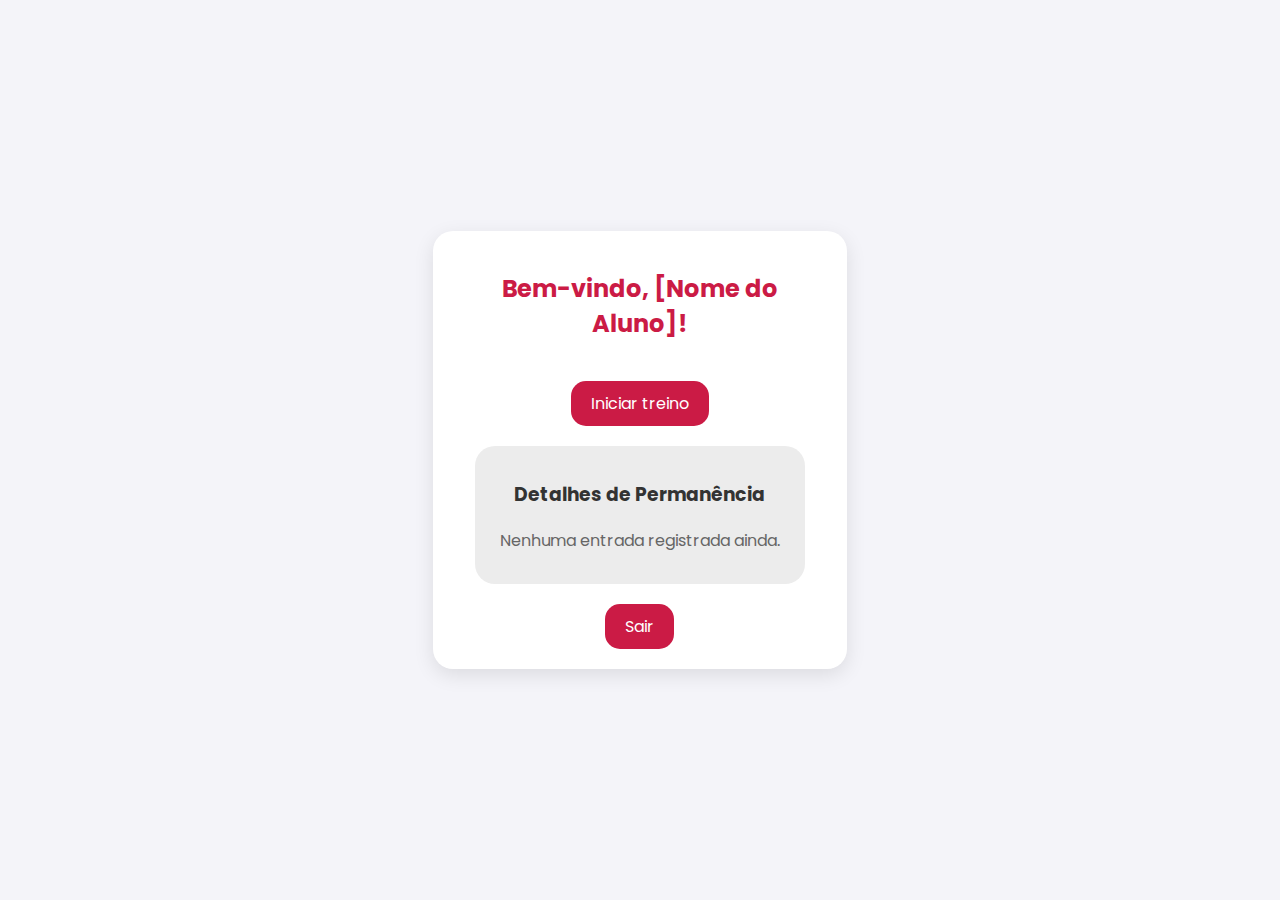
==== Aluno_Pagina/aluno.html @ 9425fbba "Initial commit" ====
<!DOCTYPE html>
<html lang="pt">
<head>
    <meta charset="UTF-8">
    <meta name="viewport" content="width=device-width, initial-scale=1.0">
    <title>Página do Aluno</title>
    <link rel="stylesheet" href="aluno.css">
    <link rel="stylesheet" href="styles.css">   

</head>
<body>
    <div class="container">
        <h1 id="saudacao">Bem-vindo, [Nome do Aluno]!</h1>
        <div id="countdownContainer" class="countdown-container">
            <div class="countdown-label">Iniciando treino em...</div>
            <div id="countdown" class="countdown">3</div>            
        </div>
        <button id="registrarEntrada" class="button">Iniciar treino</button>
        <button id="registrarSaida" class="button" style="display: none;">Encerrar treino</button>
        <div class="details">
            <h3>Detalhes de Permanência</h3>
            <p id="mensagemPermanencia">Nenhuma entrada registrada ainda.</p>
        </div>
        <button id="sair" class="button" type="button" onclick="window.location.href = '../Home_Pagina/Home.html';">Sair</button>
    </div>
    <script src="script.js"></script>
</body>
</html>
---- Aluno_Pagina/aluno.css ----
@import url("https://fonts.googleapis.com/css2?family=Poppins:wght@300;400;500&display=swap");

body, html {
    height: 100%;
    margin: 0;
    font-family: 'Poppins', sans-serif;
    background-color: #f4f4f9;
    color: #333;
    display: flex;
    align-items: center;
    justify-content: center;
}

.container {
    width: 90%;
    max-width: 600px;
    background: #ffffff;
    border-radius: 20px;
    box-shadow: 0 6px 20px rgba(0, 0, 0, 0.1);
    padding: 20px;
    display: flex;
    flex-direction: column;
    align-items: center;
    gap: 20px;
}

.header {
    text-align: center;
}
.container h1{

    text-align: center;

}
.button {
    background-color: #cb1b45;
    color: white;
    border: none;
    border-radius: 15px;
    padding: 10px 20px;
    font-size: 16px;
    cursor: pointer;
    transition: background-color 0.3s;
    font-family: 'Poppins', sans-serif;
}

.button:hover {
    background-color: #a31437;
}

.details {
    width: 80%;
    text-align: center;
    padding: 15px;
    border-radius: 20px;
    background: #ececec;
}

#saudacao {
    font-size: 24px;
    color: #cb1b45;
    margin: 20px 0;
}

#mensagemPermanencia {
    font-size: 16px;
    color: #666;
}

.countdown-container {
    display: none; /* Inicialmente escondido */
    flex-direction: column;
    align-items: center;
    justify-content: center;
}

.countdown {
    width: 100px;
    height: 100px;
    border-radius: 50%;
    background: #cb1b45; /* Cor Pantone 2023 */
    color: white;
    display: flex;
    align-items: center;
    justify-content: center;
    font-size: 2em;
    margin: 20px 0;
}

.countdown-label {
    color: #333;
    font-size: 1em;
}
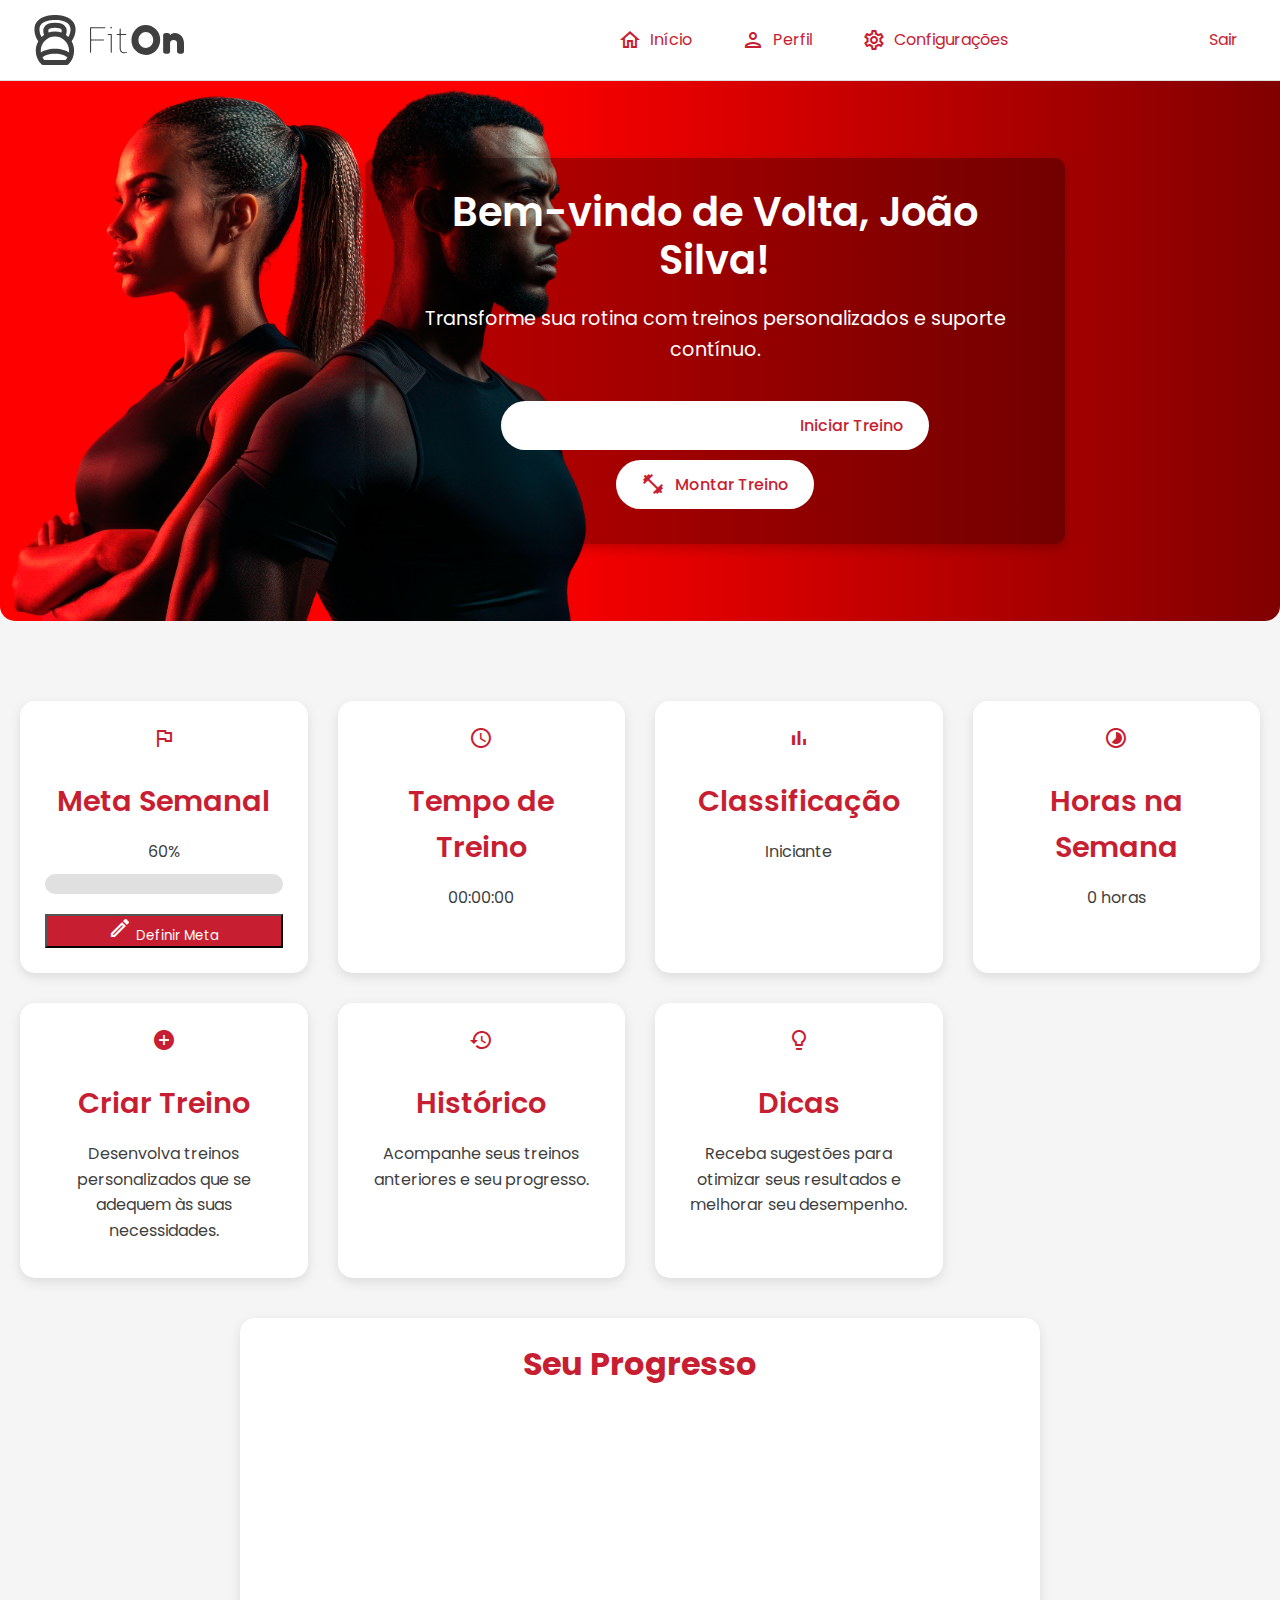
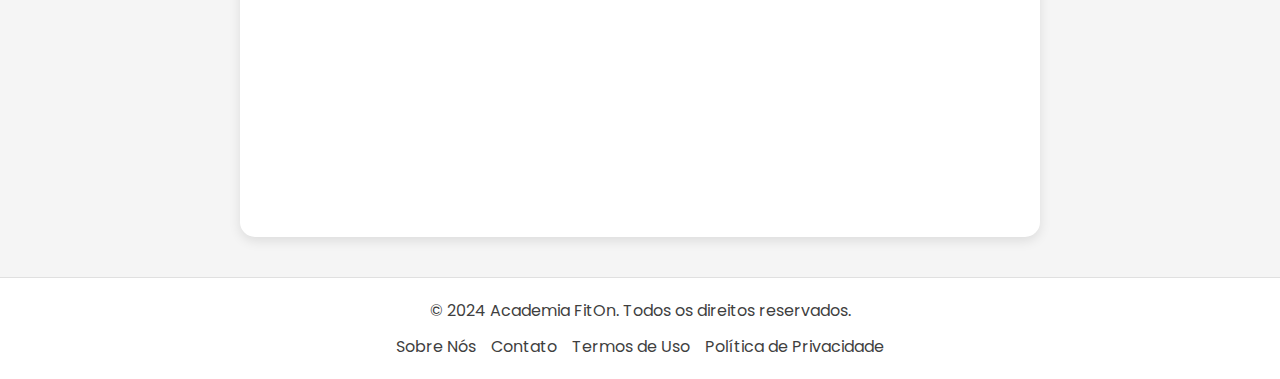
==== commit 4c6da9ee: "upp" ====
--- a/Aluno_Pagina/aluno.html
+++ b/Aluno_Pagina/aluno.html
@@ -1,28 +1,323 @@
 <!DOCTYPE html>
-<html lang="pt">
+<html lang="pt-BR">
 <head>
+    <!-- Meta tags essenciais -->
     <meta charset="UTF-8">
     <meta name="viewport" content="width=device-width, initial-scale=1.0">
-    <title>Página do Aluno</title>
+    <title>Academia FitOn - Dashboard</title>
+    <!-- Material Icons -->
+    <link href="https://fonts.googleapis.com/icon?family=Material+Icons+Outlined" rel="stylesheet">
+    <!-- Animate.css para animações -->
+    <link rel="stylesheet" href="https://cdnjs.cloudflare.com/ajax/libs/animate.css/4.1.1/animate.min.css"/>
+    <!-- CSS Personalizado -->
     <link rel="stylesheet" href="aluno.css">
-    <link rel="stylesheet" href="styles.css">   
-
 </head>
 <body>
-    <div class="container">
-        <h1 id="saudacao">Bem-vindo, [Nome do Aluno]!</h1>
-        <div id="countdownContainer" class="countdown-container">
-            <div class="countdown-label">Iniciando treino em...</div>
-            <div id="countdown" class="countdown">3</div>            
-        </div>
-        <button id="registrarEntrada" class="button">Iniciar treino</button>
-        <button id="registrarSaida" class="button" style="display: none;">Encerrar treino</button>
-        <div class="details">
-            <h3>Detalhes de Permanência</h3>
-            <p id="mensagemPermanencia">Nenhuma entrada registrada ainda.</p>
-        </div>
-        <button id="sair" class="button" type="button" onclick="window.location.href = '../Home_Pagina/Home.html';">Sair</button>
-    </div>
-    <script src="script.js"></script>
+    <!-- Navbar -->
+    <nav class="navbar">
+        <div class="logo">
+            <img src="icons/logo_escuro.svg" alt="Logo da Marca" class="logo-img">
+            <img src="icons/logo_texto_escuro.svg" alt="Texto do Logo" class="logo-text-img">
+        </div>
+        <ul class="nav-links">
+            <li><a href="#"><span class="material-icons-outlined">home</span> Início</a></li>
+            <li><a href="#" id="perfilBtn"><span class="material-icons-outlined">person</span> Perfil</a></li>
+            <li><a href="#"><span class="material-icons-outlined">settings</span> Configurações</a></li>
+            <li><a href="#" id="sair"><span class="material-icons-outlined">logout</span> Sair</a></li>
+        </ul>
+        <div class="menu-toggle"><span class="material-icons-outlined">menu</span></div>
+    </nav>
+
+    <!-- Header -->
+    <header class="header">
+        <div class="header-content">
+            <h1>Bem-vindo de Volta, <span id="nomeAluno">João Silva</span>!</h1>
+            <p>Transforme sua rotina com treinos personalizados e suporte contínuo.</p>
+            <div class="buttons-container">
+                <button class="btn-acao" id="botaoIniciarTreino"><span class="material-icons-outlined">play_circle</span> Iniciar Treino</button>
+                <button class="btn-acao" id="btnMontarTreino"><span class="material-icons-outlined">fitness_center</span> Montar Treino</button>
+            </div>
+        </div>
+    </header>
+
+    <!-- Conteúdo Principal -->
+    <main class="container">
+        <!-- Dashboard -->
+        <section class="dashboard">
+            <!-- Card de Meta Semanal -->
+            <div class="card" id="card-meta-semanal">
+                <div class="card-icon">
+                    <span class="material-icons-outlined">flag</span>
+                </div>
+                <h2>Meta Semanal</h2>
+                <p id="metaProgresso">60%</p>
+                <div class="progress-bar">
+                    <div class="progress" id="barraProgresso"></div>
+                </div>
+                <button class="btn-acao" id="definirMeta"><span class="material-icons-outlined">edit</span> Definir Meta</button>
+            </div>
+
+            <!-- Card de Tempo de Treino -->
+            <div class="card" id="card-tempo-treino">
+                <div class="card-icon">
+                    <span class="material-icons-outlined">schedule</span>
+                </div>
+                <h2>Tempo de Treino</h2>
+                <p id="tempoTreino">00:00:00</p>
+            </div>
+
+            <!-- Card de Classificação -->
+            <div class="card" id="card-classificacao">
+                <div class="card-icon">
+                    <span class="material-icons-outlined">bar_chart</span>
+                </div>
+                <h2>Classificação</h2>
+                <p id="classificacaoAluno">Iniciante</p>
+            </div>
+
+            <!-- Card de Horas Treinadas na Semana -->
+            <div class="card" id="card-horas-semana">
+                <div class="card-icon">
+                    <span class="material-icons-outlined">timelapse</span>
+                </div>
+                <h2>Horas na Semana</h2>
+                <div class="message" id="UserHours"></div>
+            </div>
+
+            <!-- Outros Cards -->
+            <div class="card" id="card-criar-treino">
+                <div class="card-icon">
+                    <span class="material-icons-outlined">add_circle</span>
+                </div>
+                <h2>Criar Treino</h2>
+                <p>Desenvolva treinos personalizados que se adequem às suas necessidades.</p>
+            </div>
+
+            <div class="card" id="card-historico-treinos">
+                <div class="card-icon">
+                    <span class="material-icons-outlined">history</span>
+                </div>
+                <h2>Histórico</h2>
+                <p>Acompanhe seus treinos anteriores e seu progresso.</p>
+            </div>
+
+            <div class="card" id="card-dicas-treino">
+                <div class="card-icon">
+                    <span class="material-icons-outlined">lightbulb</span>
+                </div>
+                <h2>Dicas</h2>
+                <p>Receba sugestões para otimizar seus resultados e melhorar seu desempenho.</p>
+            </div>
+        </section>
+
+        <!-- Gráfico de Progresso -->
+        <section class="chart-container">
+            <h2>Seu Progresso</h2>
+            <canvas id="graficoProgresso"></canvas>
+        </section>
+
+        <!-- Notificações -->
+        <div id="notificacao" class="notificacao"></div>
+    </main>
+    
+    <!-- Modais -->
+
+    <!-- Modal de Definição de Meta -->
+    <div id="modalMeta" class="modal">
+        <div class="modal-content animate__animated animate__fadeInDown">
+            <span id="fecharModalMeta" class="close">&times;</span>
+            <h2>Definir Meta Semanal</h2>
+            <div class="slider-container">
+                <!-- Slider personalizado -->
+                <input type="range" id="inputMeta" min="1" max="10" value="UserGoal" step="1">
+                <div class="slider-value">
+                    Sua meta: <span id="valorMeta"></span>
+                    <div class="message" id="UserGoal"></div>
+                </div>
+            </div>
+            <button id="salvarMeta" class="btn-acao"><i class="fas fa-save"></i> Salvar</button>
+        </div>
+    </div>
+
+    <!-- Modal de Perfil -->
+    <div id="modalPerfil" class="modal">
+        <div class="modal-content animate__animated animate__fadeInDown">
+            <span id="fecharModalPerfil" class="close">&times;</span>
+            <h2>Meu Perfil</h2>
+            <div class="perfil-container">
+                <div class="foto-perfil">
+                    <img id="imgPerfil" src="https://via.placeholder.com/150" alt="Foto de Perfil">
+                    <label for="uploadFoto" class="upload-label" title="Alterar Foto">
+                        <i class="fas fa-camera"></i>
+                    </label>
+                    <input type="file" id="uploadFoto" accept="image/*" style="display: none;">
+                </div>
+                <div class="dados-perfil">
+                    <label for="perfilNome">Nome:</label>
+                    <input type="text" id="perfilNome" value="João Silva">
+                    <label for="perfilEmail">Email:</label>
+                    <input type="email" id="perfilEmail" value="joao@example.com">
+                    <button id="salvarPerfil" class="btn-acao"><i class="fas fa-save"></i> Salvar</button>
+                </div>
+            </div>
+        </div>
+    </div>
+
+    <!-- Modal de Montagem de Treino -->
+    <div id="modalTreino" class="modal" aria-hidden="true" role="dialog" aria-labelledby="modalTreinoTitulo">
+        <div class="modal-content animate__animated animate__fadeInDown">
+            <button id="fecharModalTreino" class="close" aria-label="Fechar Modal">&times;</button>
+            <h2 id="modalTreinoTitulo">Montar Treino</h2>
+            <div class="nome-treino-container">
+                <label for="nomeTreino">Nome do Treino:</label>
+                <input type="text" id="nomeTreino" placeholder="Ex: Treino A, Treino Hipertrofia" aria-required="true">
+            </div>
+            <div class="treino-container">
+                <div class="lista-exercicios">
+                    <h3>Exercícios Disponíveis</h3>
+                    <ul id="exerciciosDisponiveis" aria-label="Exercícios Disponíveis">
+                        <!-- Lista de exercícios será preenchida pelo JavaScript -->
+                    </ul>
+                </div>
+                <div class="treino-personalizado">
+                    <h3>Meu Treino</h3>
+                    <ul id="meuTreino" aria-label="Meu Treino">
+                        <!-- Exercícios adicionados pelo usuário -->
+                    </ul>
+                </div>
+            </div>
+            <button id="salvarTreino" class="btn-acao"><i class="fas fa-save"></i> Salvar Treino</button>
+        </div>
+    </div>
+
+    <!-- Modal de Meus Treinos -->
+    <div id="modalMeusTreinos" class="modal">
+        <div class="modal-content animate__animated animate__fadeInDown">
+            <span id="fecharModalMeusTreinos" class="close">&times;</span>
+            <h2>Meus Treinos</h2>
+            <div id="listaMeusTreinos">
+                <!-- Lista de treinos montados será preenchida pelo JavaScript -->
+            </div>
+        </div>
+    </div>
+
+    <!-- Modal de Histórico de Treinos -->
+    <div id="modalHistoricoTreinos" class="modal">
+        <div class="modal-content animate__animated animate__fadeInDown">
+            <span id="fecharModalHistoricoTreinos" class="close">&times;</span>
+            <h2>Histórico de Treinos</h2>
+            <div id="listaHistoricoTreinos">
+                <!-- Lista de históricos de treinos será preenchida pelo JavaScript -->
+            </div>
+        </div>
+    </div>
+
+    <!-- Modal de Dicas de Treino -->
+    <div id="modalDicasTreino" class="modal">
+        <div class="modal-content animate__animated animate__fadeInDown">
+            <span id="fecharModalDicasTreino" class="close">&times;</span>
+            <h2>Dicas de Treino</h2>
+            <div id="conteudoDicasTreino">
+                <!-- Conteúdo das dicas de treino será preenchido pelo JavaScript -->
+            </div>
+        </div>
+    </div>
+
+    <!-- Modal de Escolha de Treino -->
+    <div id="modalEscolherTreino" class="modal">
+        <div class="modal-content animate__animated animate__fadeInDown">
+            <span id="fecharModalEscolherTreino" class="close">&times;</span>
+            <h2>Escolha um Treino</h2>
+            <div id="listaTreinosParaEscolher">
+                <!-- Lista de treinos disponíveis para escolher será preenchida pelo JavaScript -->
+            </div>
+        </div>
+    </div>
+
+    <!-- Modal de Confirmação de Início de Treino -->
+    <div id="modalConfirmarInicio" class="modal">
+        <div class="modal-content animate__animated animate__fadeInDown">
+            <span id="fecharModalConfirmarInicio" class="close">&times;</span>
+            <h2>Confirmar Início</h2>
+            <p id="mensagemConfirmacao">Você está prestes a iniciar o treino "<span id="nomeTreinoConfirmacao"></span>". Deseja continuar?</p>
+            <div class="acoes-confirmacao">
+                <button id="confirmarInicio" class="btn-acao"><i class="fas fa-check-circle"></i> Confirmar</button>
+                <button id="cancelarInicio" class="btn-acao"><i class="fas fa-times-circle"></i> Cancelar</button>
+            </div>
+        </div>
+    </div>
+
+    <!-- Modal de Contagem Regressiva -->
+    <div id="modalCountdown" class="modal">
+        <div class="modal-content animate__animated animate__fadeInDown">
+            <h2>Treino Iniciando em:</h2>
+            <div id="contadorCountdown" class="countdown">
+                <div class="countdown-circle">
+                    <span id="countdownNumber">5</span>
+                </div>
+            </div>
+        </div>
+    </div>
+
+    <!-- Modal de Exercícios em Andamento -->
+    <div id="modalExercicios" class="modal">
+        <div class="modal-content animate__animated animate__fadeInDown">
+            <span id="fecharModalExercicios" class="close">&times;</span>
+            <h2>Treino: <span id="nomeTreinoAtual"></span></h2>
+            <div class="barra-progresso-exercicios">
+                <div class="progress-bar-exercicios">
+                    <div class="progress-exercicios" id="barraProgressoExercicios"></div>
+                </div>
+                <p id="percentualProgressoExercicios">0% Concluído</p>
+            </div>
+            <ul id="listaExerciciosTreino">
+                <!-- Exercícios para concluir serão preenchidos pelo JavaScript -->
+            </ul>
+            <!-- Contador de Tempo no Modal de Exercícios -->
+            <div id="contadorCountdown" class="contador">
+                00:00:00
+            </div>
+        </div>
+    </div>
+
+    <!-- Modal de Entrada na Academia -->
+    <div id="modalEntrada" class="modal">
+        <div class="modal-content animate__animated animate__fadeInDown">
+            <span id="fecharModalEntrada" class="close">&times;</span>
+            <h2>Registrar Entrada</h2>
+            <label for="entradaID">Digite seu ID:</label>
+            <input type="text" id="entradaID">
+            <button id="confirmarEntrada" class="btn-acao"><i class="fas fa-check-circle"></i> Confirmar Entrada</button>
+        </div>
+    </div>
+
+    <!-- Modal de Saída da Academia -->
+    <div id="modalSaida" class="modal">
+        <div class="modal-content animate__animated animate__fadeInDown">
+            <span id="fecharModalSaida" class="close">&times;</span>
+            <h2>Registrar Saída</h2>
+            <label for="saidaID">Digite seu ID:</label>
+            <input type="text" id="saidaID">
+            <button id="confirmarSaida" class="btn-acao"><i class="fas fa-check-circle"></i> Confirmar Saída</button>
+        </div>
+    </div>
+
+    <!-- Footer -->
+    <footer class="footer">
+        <div class="container-footer">
+            <p>&copy; 2024 Academia FitOn. Todos os direitos reservados.</p>
+            <ul class="footer-links">
+                <li><a href="#">Sobre Nós</a></li>
+                <li><a href="#">Contato</a></li>
+                <li><a href="#">Termos de Uso</a></li>
+                <li><a href="#">Política de Privacidade</a></li>
+            </ul>
+        </div>
+    </footer>
+
+    <!-- Scripts -->
+    <script src="https://cdn.jsdelivr.net/npm/chart.js"></script>
+    <!-- Seu script JavaScript -->
+    <script src="aluno.js"></script>
 </body>
 </html>
--- a/Aluno_Pagina/aluno.css
+++ b/Aluno_Pagina/aluno.css
@@ -1,93 +1,1115 @@
-@import url("https://fonts.googleapis.com/css2?family=Poppins:wght@300;400;500&display=swap");
-
-body, html {
+/* aluno.css */
+
+/* Importação da Fonte Poppins e Animate.css */
+@import url("https://fonts.googleapis.com/css2?family=Poppins:wght@300;400;500;600&display=swap");
+
+/* Variáveis de Cores */
+:root {
+    --primary-color: #c81e32; /* Pantone Viva Magenta */
+    --secondary-color: #FFFFFF; /* White */
+    --dark-gray: #3f3f3f; /* Dark Gray */
+    --background-color: #F5F5F5; /* Light Gray */
+    --card-background: #FFFFFF; /* White */
+    --text-color: #3f3f3f; /* Dark Gray */
+    --hover-bg: #a81c3a; /* Darker shade for hover */
+    --modal-overlay: rgba(0, 0, 0, 0.6); /* Modal background */
+    --progress-bg: #E0E0E0; /* Progress bar background */
+    --progress-fill: #c81e32; /* Solid color for progress bar */
+    --shadow-light: rgba(0, 0, 0, 0.1);
+    --shadow-dark: rgba(0, 0, 0, 0.2);
+}
+
+/* Reset de Estilos */
+* {
+    margin: 0;
+    padding: 0;
+    box-sizing: border-box;
+    font-family: 'Poppins', sans-serif;
+}
+
+body {
+    font-family: 'Poppins', sans-serif;
+    background-color: var(--background-color);
+    color: var(--text-color);
+    line-height: 1.6;
+    min-height: 100vh;
+    display: flex;
+    flex-direction: column;
+}
+
+/* Navbar */
+.navbar {
+    display: flex;
+    justify-content: space-between;
+    align-items: center;
+    background-color: var(--card-background);
+    padding: 15px 30px;
+    border-bottom: 1px solid #e0e0e0;
+    position: sticky;
+    top: 0;
+    z-index: 1000;
+}
+
+.logo {
+    display: flex;
+    align-items: center;
+    gap: 10px;
+}
+
+.logo-img {
+    width: 50px;
+    height: 50px;
+}
+
+.logo-text-img {
+    height: 30px;
+}
+
+.nav-links {
+    list-style: none;
+    display: flex;
+    gap: 25px;
+}
+
+.nav-links li a {
+    color: var(--primary-color);
+    font-size: 1em;
+    display: flex;
+    align-items: center;
+    gap: 8px;
+    transition: all 0.3s ease;
+    text-decoration: none;
+    padding: 8px 12px;
+    border-radius: 5px;
+}
+
+.nav-links li a:hover {
+    color: var(--secondary-color);
+    background-color: var(--primary-color);
+}
+
+.nav-links li a i {
+    width: 20px;
+    height: 20px;
+}
+
+.menu-toggle {
+    display: none;
+    font-size: 1.5em;
+    cursor: pointer;
+    color: var(--primary-color);
+}
+
+.menu-toggle.active i {
+    transform: rotate(90deg);
+    transition: transform 0.3s ease;
+}
+
+/* Header */
+.header {
+    position: relative;
+    height: 60vh;
+    background: 
+        url('bg.png') no-repeat left bottom,
+        url('Ativo\ 1.svg') no-repeat right center,
+        linear-gradient(90deg, rgba(255,0,0,1) 40%, rgba(128,0,0,1) 100%);    
+    background-size: contain, auto 80%, cover; /* Ajusta as imagens e o gradiente */
+    background-position: left bottom, 1450px, center; /* Define as posições */
+    display: flex;
+    align-items: center;
+    justify-content: center;
+    padding: 40px 20px;
+    border-bottom-left-radius: 15px;
+    border-bottom-right-radius: 15px;
+}
+.header-content {
+    text-align: center;
+    color: var(--secondary-color);
+    max-width: 700px;
+    padding: 30px;
+    background: rgba(0, 0, 0, 0.3); /* Semi-transparent background */
+    border-radius: 10px;
+    box-shadow: 0 4px 12px var(--shadow-dark);
+    margin-left: 150px;
+}
+
+.header-content h1 {
+    font-size: 2.5em;
+    margin-bottom: 20px;
+    font-weight: 600;
+    line-height: 1.2;
+}
+
+.header-content h1 span {
+    color: var(--secondary-color);
+}
+
+.header-content p {
+    font-size: 1.2em;
+    margin-bottom: 30px;
+    color: var(--secondary-color);
+}
+
+.header-content .btn-acao {
+    background-color: var(--secondary-color);
+    color: var(--primary-color);
+    padding: 12px 25px;
+    border: none;
+    border-radius: 50px;
+    font-size: 1em;
+    font-weight: 500;
+    cursor: pointer;
+    transition: all 0.3s ease;
+    display: inline-flex;
+    align-items: center;
+    gap: 10px;
+    text-decoration: none;
+    margin: 5px;
+}
+
+.header-content .btn-acao:hover {
+    background-color: var(--primary-color);
+    transform: translateY(-2px);
+    box-shadow: 0 4px 8px rgba(0, 0, 0, 0.2);
+    color: var(--background-color);
+}
+/* Conteúdo Principal */
+.container {
+    flex: 1;
+    padding: 40px 20px;
+}
+
+/* Dashboard */
+.dashboard {
+    display: grid;
+    grid-template-columns: repeat(auto-fit, minmax(250px, 1fr));
+    gap: 30px;
+    padding: 40px 0;
+    justify-items: center;
+}
+
+.card {
+    background-color: var(--card-background);
+    border-radius: 15px;
+    padding: 25px;
+    text-align: center;
+    width: 100%;
+    max-width: 300px;
+    box-shadow: 0 4px 12px var(--shadow-light);
+    transition: all 0.3s ease;
+    cursor: pointer;
+    position: relative;
+}
+
+.card:hover {
+    transform: translateY(-5px);
+    box-shadow: 0 8px 16px var(--shadow-dark);
+}
+
+.card-icon {
+    color: var(--primary-color);
+    margin-bottom: 20px;
+}
+
+.card-icon i {
+    font-size: 2em;
+}
+
+.card h2 {
+    font-size: 1.8em;
+    margin-bottom: 15px;
+    color: var(--primary-color);
+    font-weight: 600;
+}
+
+.card p {
+    font-size: 1em;
+    color: var(--text-color);
+    margin-bottom: 10px;
+}
+
+.card .btn-acao {
+    margin-top: 15px;
+    background-color: var(--primary-color);
+    color: var(--secondary-color);
+    width: 100%;
+}
+
+.card .btn-acao:hover {
+    background-color: var(--hover-bg);
+    color: var(--secondary-color);
+}
+
+/* Barra de Progresso */
+.progress-bar {
+    background-color: var(--progress-bg);
+    border-radius: 10px;
+    overflow: hidden;
+    height: 20px;
+    width: 100%;
+    position: relative;
+    margin-bottom: 10px;
+}
+
+.progress {
+    background-color: var(--progress-fill);
     height: 100%;
+    width: 0%;
+    transition: width 0.5s ease-in-out;
+}
+
+/* Gráfico de Progresso */
+.chart-container {
+    background-color: var(--card-background);
+    border-radius: 15px;
+    padding: 20px;
+    box-shadow: 0 4px 12px var(--shadow-light);
+    max-width: 800px;
+    margin: 0 auto;
+    text-align: center;
+}
+
+.chart-container h2 {
+    font-size: 2em;
+    color: var(--primary-color);
+    margin-bottom: 20px;
+}
+
+#graficoProgresso {
+    width: 100%;
+    height: 400px;
+}
+
+/* Notificações */
+.notificacao {
+    position: fixed;
+    bottom: -100px;
+    left: 50%;
+    transform: translateX(-50%);
+    background-color: var(--primary-color);
+    color: var(--secondary-color);
+    padding: 15px 30px;
+    border-radius: 5px;
+    box-shadow: 0 4px 6px var(--shadow-light);
+    transition: bottom 0.5s ease-in-out, opacity 0.5s ease-in-out;
+    z-index: 1002;
+    font-weight: 500;
+    opacity: 0;
+}
+
+.notificacao.show {
+    bottom: 20px;
+    opacity: 1;
+}
+
+/* Modais */
+.modal {
+    display: none;
+    position: fixed;
+    z-index: 1001;
+    left: 0;
+    top: 0;
+    width: 100%;
+    height: 100%;
+    overflow: auto;
+    background-color: var(--modal-overlay);
+    animation: fadeIn 0.5s ease forwards;
+}
+
+.modal-content {
+    background-color: var(--card-background);
+    margin: 50px auto;
+    padding: 30px;
+    border-radius: 15px;
+    width: 90%;
+    max-width: 800px;
+    position: relative;
+    box-shadow: 0 8px 16px var(--shadow-dark);
+    animation: slideIn 0.5s ease forwards;
+}
+
+@keyframes fadeIn {
+    from { opacity: 0; }
+    to { opacity: 1; }
+}
+
+@keyframes slideIn {
+    from { transform: translateY(-60%); opacity: 0; }
+    to { transform: translateY(0); opacity: 1; }
+}
+
+.modal-content h2 {
+    color: var(--primary-color);
+    margin-bottom: 15px;
+    text-align: center;
+    font-size: 2em;
+}
+
+.modal-content p {
+    color: var(--text-color);
+    margin-bottom: 20px;
+}
+
+/* Botões dentro dos Modais */
+.modal-content .btn-acao {
+    width: auto;
+    text-align: center;
+    margin-top: 20px;
+    padding: 10px 20px;
+    border-radius: 5px;
+    background-color: var(--primary-color);
+    color: var(--secondary-color);
+    border: none;
+    cursor: pointer;
+    display: inline-flex;
+    align-items: center;
+    gap: 8px;
+    transition: background-color 0.3s ease, transform 0.3s ease;
+}
+
+.modal-content .btn-acao:hover {
+    background-color: var(--hover-bg);
+    transform: translateY(-2px);
+    box-shadow: 0 4px 8px rgba(0,0,0,0.2);
+}
+
+.modal-content .acoes-confirmacao {
+    display: flex;
+    justify-content: space-around;
+    margin-top: 20px;
+}
+
+.modal-content .acoes-confirmacao .btn-acao {
+    width: 45%;
+    border-radius: 5px;
+}
+
+.modal-content .acoes-confirmacao .btn-acao:first-child {
+    background-color: var(--primary-color);
+}
+
+.modal-content .acoes-confirmacao .btn-acao:first-child:hover {
+    background-color: var(--hover-bg);
+}
+
+.modal-content .acoes-confirmacao .btn-acao:last-child {
+    background-color: #ccc;
+    color: #333;
+}
+
+.modal-content .acoes-confirmacao .btn-acao:last-child:hover {
+    background-color: #bbb;
+}
+
+/* Fechar Modais */
+.close {
+    color: var(--dark-gray);
+    position: absolute;
+    top: 15px;
+    right: 20px;
+    font-size: 1.5em;
+    font-weight: 600;
+    cursor: pointer;
+    transition: all 0.3s ease;
+}
+
+.close:hover {
+    color: var(--primary-color);
+    transform: scale(1.1);
+}
+
+/* Formulários nos Modais */
+.modal-content form {
+    display: flex;
+    flex-direction: column;
+    gap: 15px;
+}
+
+.form-group {
+    display: flex;
+    flex-direction: column;
+    align-items: flex-start;
+}
+
+.form-group label {
+    font-size: 1em;
+    color: var(--dark-gray);
+    margin-bottom: 5px;
+}
+
+.form-group select,
+.form-group input {
+    width: 100%;
+    padding: 10px;
+    border-radius: 5px;
+    border: 1px solid #ccc;
+    font-family: 'Poppins', sans-serif;
+    transition: all 0.3s ease;
+}
+
+.form-group select:focus,
+.form-group input:focus {
+    border-color: var(--primary-color);
+    outline: none;
+    box-shadow: 0 0 5px var(--primary-color);
+}
+
+/* Slider Container */
+.slider-container {
+    position: relative;
+    width: 100%;
+    margin: 30px 0;
+    text-align: center;
+}
+
+.slider-container .slider-value {
+    margin-top: 15px;
+    font-size: 1.2em;
+    font-weight: 600;
+    color: var(--primary-color);
+}
+
+.slider-container input[type="range"] {
+    -webkit-appearance: none;
+    width: 100%;
+    background: transparent;
+    margin: 20px 0;
+}
+
+.slider-container input[type="range"]:focus {
+    outline: none;
+}
+
+.slider-container input[type="range"]::-webkit-slider-runnable-track {
+    width: 100%;
+    height: 10px;
+    background: var(--progress-bg);
+    border-radius: 5px;
+    cursor: pointer;
+}
+
+.slider-container input[type="range"]::-webkit-slider-thumb {
+    -webkit-appearance: none;
+    width: 24px;
+    height: 24px;
+    background: var(--primary-color);
+    border-radius: 50%;
+    cursor: pointer;
+    margin-top: -7px;
+}
+
+.slider-container input[type="range"]::-moz-range-track {
+    width: 100%;
+    height: 10px;
+    background: var(--progress-bg);
+    border-radius: 5px;
+    cursor: pointer;
+}
+
+.slider-container input[type="range"]::-moz-range-thumb {
+    width: 24px;
+    height: 24px;
+    background: var(--primary-color);
+    border-radius: 50%;
+    cursor: pointer;
+}
+
+/* Para o Internet Explorer */
+.slider-container input[type="range"]::-ms-track {
+    width: 100%;
+    height: 10px;
+    background: transparent;
+    border-color: transparent;
+    color: transparent;
+}
+
+.slider-container input[type="range"]::-ms-fill-lower {
+    background: var(--progress-bg);
+    border-radius: 5px;
+}
+
+.slider-container input[type="range"]::-ms-fill-upper {
+    background: var(--progress-bg);
+    border-radius: 5px;
+}
+
+.slider-container input[type="range"]::-ms-thumb {
+    width: 24px;
+    height: 24px;
+    background: var(--primary-color);
+    border-radius: 50%;
+    cursor: pointer;
+}
+
+/* Modal de Montar Treino Estilizado */
+.nome-treino-container {
+    margin-bottom: 20px;
+    text-align: center;
+}
+
+.nome-treino-container label {
+    font-weight: 500;
+    display: block;
+    margin-bottom: 5px;
+}
+
+.nome-treino-container input {
+    width: 80%;
+    padding: 10px;
+    border-radius: 5px;
+    border: 1px solid #ccc;
+}
+
+.treino-container {
+    display: flex;
+    flex-direction: row;
+    gap: 20px;
+    flex-wrap: wrap;
+}
+
+.lista-exercicios, .treino-personalizado {
+    flex: 1;
+    min-width: 300px;
+}
+
+.lista-exercicios h3, .treino-personalizado h3 {
+    text-align: center;
+    color: var(--primary-color);
+    margin-bottom: 10px;
+}
+
+.lista-exercicios ul, .treino-personalizado ul {
+    max-height: 400px;
+    overflow-y: auto;
+    padding: 0;
+    list-style: none;
+}
+
+.lista-exercicios li, .treino-personalizado li {
+    background-color: var(--background-color);
+    padding: 10px;
+    margin-bottom: 10px;
+    border-radius: 5px;
+    display: flex;
+    align-items: center;
+    justify-content: space-between;
+}
+
+.lista-exercicios li:hover, .treino-personalizado li:hover {
+    background-color: #f0f0f0;
+}
+
+.lista-exercicios li button, .treino-personalizado li button {
+    background-color: var(--primary-color);
+    color: var(--secondary-color);
+    border: none;
+    padding: 8px 12px;
+    border-radius: 5px;
+    cursor: pointer;
+}
+
+.lista-exercicios li button:hover, .treino-personalizado li button:hover {
+    background-color: var(--hover-bg);
+}
+
+.exercicio-detalhes {
+    display: flex;
+    flex-direction: column;
+    gap: 5px;
+    margin-top: 10px;
+}
+
+.exercicio-detalhes label {
+    font-size: 0.9em;
+    display: flex;
+    justify-content: space-between;
+}
+
+.exercicio-detalhes input {
+    width: 60px;
+    padding: 5px;
+    border-radius: 5px;
+    border: 1px solid #ccc;
+    text-align: center;
+}
+
+.exercicio-acoes {
+    text-align: right;
+    margin-top: 10px;
+}
+
+.treino-personalizado li {
+    flex-direction: column;
+    align-items: flex-start;
+}
+
+.treino-personalizado .exercicio-nome {
+    font-weight: 600;
+    color: var(--primary-color);
+}
+
+.treino-personalizado .exercicio-detalhes {
+    width: 100%;
+}
+
+.treino-personalizado .exercicio-acoes {
+    width: 100%;
+    display: flex;
+    justify-content: flex-end;
+}
+
+#salvarTreino {
+    margin-top: 20px;
+    width: 100%;
+}
+
+/* Modal de Exercícios em Andamento */
+#modalExercicios .modal-content {
+    max-width: 800px;
+}
+
+#listaExerciciosTreino {
+    list-style: none;
+    padding: 0;
+    max-height: 400px;
+    overflow-y: auto;
+}
+
+#listaExerciciosTreino li {
+    background-color: var(--background-color);
+    padding: 15px;
+    margin-bottom: 10px;
+    border-radius: 5px;
+    display: flex;
+    align-items: center;
+    gap: 15px;
+}
+
+#listaExerciciosTreino li .checkbox-container {
+    display: flex;
+    align-items: center;
+}
+
+#listaExerciciosTreino li .checkbox-container input[type="checkbox"] {
+    width: 24px;
+    height: 24px;
+    cursor: pointer;
+    accent-color: var(--primary-color);
+}
+
+#listaExerciciosTreino li .checkbox-container label {
+    margin-left: 10px;
+    font-weight: 500;
+}
+
+#listaExerciciosTreino li.exercicio-concluido p {
+    text-decoration: line-through;
+    color: green;
+}
+
+#listaExerciciosTreino li p {
+    flex: 1;
     margin: 0;
-    font-family: 'Poppins', sans-serif;
-    background-color: #f4f4f9;
-    color: #333;
-    display: flex;
-    align-items: center;
+}
+
+/* Estilização do Checkbox */
+input[type="checkbox"] {
+    position: relative;
+    appearance: none;
+    width: 24px;
+    height: 24px;
+    background-color: #e6e6e6;
+    border-radius: 5px;
+    cursor: pointer;
+    border: 2px solid #ccc;
+    transition: background-color 0.3s ease;
+}
+
+input[type="checkbox"]:checked {
+    background-color: var(--primary-color);
+    border-color: var(--primary-color);
+}
+
+input[type="checkbox"]::after {
+    content: '';
+    position: absolute;
+    width: 8px;
+    height: 14px;
+    border: solid var(--secondary-color);
+    border-width: 0 3px 3px 0;
+    top: 2px;
+    left: 8px;
+    transform: rotate(45deg);
+    opacity: 0;
+    transition: opacity 0.3s ease;
+}
+
+input[type="checkbox"]:checked::after {
+    opacity: 1;
+}
+
+/* Contagem Regressiva */
+.countdown {
+    font-size: 4em;
+    color: var(--primary-color);
+    margin-top: 20px;
+    display: flex;
     justify-content: center;
-}
-
-.container {
-    width: 90%;
-    max-width: 600px;
-    background: #ffffff;
-    border-radius: 20px;
-    box-shadow: 0 6px 20px rgba(0, 0, 0, 0.1);
-    padding: 20px;
-    display: flex;
-    flex-direction: column;
-    align-items: center;
-    gap: 20px;
-}
-
-.header {
-    text-align: center;
-}
-.container h1{
-
-    text-align: center;
-
-}
-.button {
-    background-color: #cb1b45;
-    color: white;
-    border: none;
-    border-radius: 15px;
-    padding: 10px 20px;
-    font-size: 16px;
-    cursor: pointer;
-    transition: background-color 0.3s;
-    font-family: 'Poppins', sans-serif;
-}
-
-.button:hover {
-    background-color: #a31437;
-}
-
-.details {
-    width: 80%;
-    text-align: center;
-    padding: 15px;
-    border-radius: 20px;
-    background: #ececec;
-}
-
-#saudacao {
-    font-size: 24px;
-    color: #cb1b45;
-    margin: 20px 0;
-}
-
-#mensagemPermanencia {
-    font-size: 16px;
-    color: #666;
-}
-
-.countdown-container {
-    display: none; /* Inicialmente escondido */
-    flex-direction: column;
-    align-items: center;
-    justify-content: center;
-}
-
-.countdown {
+    align-items: center;
+}
+
+.countdown-circle {
     width: 100px;
     height: 100px;
+    border: 5px solid var(--primary-color);
     border-radius: 50%;
-    background: #cb1b45; /* Cor Pantone 2023 */
-    color: white;
-    display: flex;
-    align-items: center;
+    display: flex;
     justify-content: center;
-    font-size: 2em;
-    margin: 20px 0;
-}
-
-.countdown-label {
-    color: #333;
+    align-items: center;
+}
+
+#contadorCountdown {
+    font-size: 3em;
+    font-weight: bold;
+}
+
+/* Barra de Progresso Personalizada */
+.barra-progresso-exercicios {
+    display: flex;
+    align-items: center;
+    gap: 15px;
+    width: 100%;
+    max-width: 600px;
+    margin-bottom: 20px;
+    flex-direction: column;
+}
+
+.progress-bar-exercicios {
+    background-color: var(--progress-bg);
+    border-radius: 10px;
+    overflow: hidden;
+    height: 20px;
+    width: 100%;
+    position: relative;
+    box-shadow: inset 0 1px 3px rgba(0, 0, 0, 0.2);
+}
+
+.progress-exercicios {
+    background-color: var(--progress-fill);
+    height: 100%;
+    width: 0%;
+    transition: width 1s ease-in-out;
+}
+
+#percentualProgressoExercicios {
     font-size: 1em;
-}
+    font-weight: 600;
+    color: var(--primary-color);
+}
+
+/* Footer */
+.footer {
+    background-color: var(--card-background);
+    text-align: center;
+    padding: 20px;
+    color: var(--dark-gray);
+    border-top: 1px solid #e0e0e0;
+}
+
+.footer .footer-links {
+    list-style: none;
+    display: flex;
+    gap: 15px;
+    justify-content: center;
+    margin-top: 10px;
+}
+
+.footer .footer-links li a {
+    color: var(--dark-gray);
+    text-decoration: none;
+    transition: color 0.3s ease;
+}
+
+.footer .footer-links li a:hover {
+    color: var(--primary-color);
+}
+
+/* Responsividade */
+@media (max-width: 1024px) {
+    .dashboard {
+        grid-template-columns: repeat(2, 1fr);
+    }
+}
+
+@media (max-width: 768px) {
+    .nav-links {
+        flex-direction: column;
+        gap: 10px;
+        background-color: var(--primary-color);
+        position: absolute;
+        top: 60px;
+        right: 0;
+        width: 200px;
+        display: none;
+        padding: 20px;
+        border-radius: 0 0 5px 5px;
+    }
+
+    .nav-links.active {
+        display: flex;
+    }
+
+    .menu-toggle {
+        display: block;
+    }
+
+    .dashboard {
+        grid-template-columns: 1fr;
+    }
+
+    .header-content {
+        margin: 0 auto;
+    }
+
+    .treino-container {
+        flex-direction: column;
+    }
+
+    .nome-treino-container input {
+        width: 100%;
+    }
+
+    .treino-personalizado, .lista-exercicios {
+        min-width: 100%;
+    }
+}
+
+@media (max-width: 480px) {
+    .header-content h1 {
+        font-size: 1.8em;
+    }
+
+    .header-content p {
+        font-size: 1em;
+    }
+
+    .card h2 {
+        font-size: 1.3em;
+    }
+
+    .card p {
+        font-size: 1em;
+    }
+
+    .btn-acao {
+        font-size: 0.9em;
+        padding: 8px 16px;
+        max-width: 150px;
+    }
+
+    .progresso {
+        padding: 10px;
+    }
+
+    .barra-progresso-exercicios {
+        width: 90%;
+    }
+
+    .chart-container h2 {
+        font-size: 1.5em;
+    }
+
+    .modal-content h2,
+    .modal-content p {
+        font-size: 1em;
+    }
+}
+
+/* Estilização dos ícones Font Awesome */
+.btn-acao i {
+    font-size: 1em;
+}
+
+.btn-acao:hover i {
+    color: var(--secondary-color);
+}
+
+/* Ajuste das listas nos modais */
+#exerciciosDisponiveis,
+#meuTreino,
+#listaMeusTreinos,
+#listaHistoricoTreinos,
+#conteudoDicasTreino,
+#listaTreinosParaEscolher,
+#listaExerciciosTreino {
+    list-style: none;
+    padding: 0;
+    max-height: 300px;
+    overflow-y: auto;
+    display: flex;
+    flex-direction: column;
+    gap: 10px;
+}
+
+#exerciciosDisponiveis li,
+#meuTreino li,
+#listaMeusTreinos li,
+#listaExerciciosTreino li,
+#conteudoDicasTreino li {
+    background-color: var(--background-color);
+    padding: 10px;
+    border-radius: 5px;
+    display: flex;
+    flex-direction: column;
+    gap: 5px;
+}
+
+#exerciciosDisponiveis li button,
+#meuTreino li button,
+#listaExerciciosTreino li button,
+.btn-remover-exercicio {
+    background-color: var(--primary-color);
+    color: var(--secondary-color);
+    border: none;
+    padding: 5px 10px;
+    border-radius: 5px;
+    cursor: pointer;
+    transition: all 0.3s ease;
+    display: flex;
+    align-items: center;
+    gap: 5px;
+}
+
+#exerciciosDisponiveis li button:hover,
+#meuTreino li button:hover,
+#listaExerciciosTreino li button:hover,
+.btn-remover-exercicio:hover {
+    background-color: var(--hover-bg);
+    transform: translateY(-2px);
+    box-shadow: 0 4px 8px rgba(0,0,0,0.2);
+}
+
+/* Estilização específica para o botão "Definir Meta" */
+#card-meta-semanal .btn-acao {
+    margin-top: 10px;
+    background-color: var(--primary-color);
+    color: var(--secondary-color);
+    width: 100%;
+}
+
+#card-meta-semanal .btn-acao:hover {
+    background-color: var(--hover-bg);
+    color: var(--secondary-color);
+}
+
+/* Estilização dos Modais para Melhor Aparência */
+.modal-content {
+    max-height: 90vh;
+    overflow-y: auto;
+}
+
+.perfil-container {
+    display: flex;
+    flex-wrap: wrap;
+    gap: 20px;
+}
+
+.foto-perfil {
+    flex: 1;
+    min-width: 200px;
+    text-align: center;
+}
+
+.foto-perfil img {
+    width: 150px;
+    height: 150px;
+    border-radius: 50%;
+    object-fit: cover;
+}
+
+.upload-label {
+    display: inline-block;
+    margin-top: 10px;
+    cursor: pointer;
+    color: var(--primary-color);
+}
+
+.upload-label i {
+    font-size: 1.5em;
+}
+
+.dados-perfil {
+    flex: 2;
+    min-width: 200px;
+}
+
+.dados-perfil label {
+    display: block;
+    margin-bottom: 5px;
+    font-weight: 500;
+}
+
+.dados-perfil input {
+    width: 100%;
+    padding: 10px;
+    margin-bottom: 15px;
+    border-radius: 5px;
+    border: 1px solid #ccc;
+}
+
+.nome-treino-container {
+    margin-bottom: 20px;
+}
+
+.nome-treino-container label {
+    font-weight: 500;
+}
+
+.nome-treino-container input {
+    width: 100%;
+    padding: 10px;
+    border-radius: 5px;
+    border: 1px solid #ccc;
+}
+
+.treino-salvo {
+    background-color: var(--background-color);
+    padding: 15px;
+    border-radius: 10px;
+    margin-bottom: 15px;
+}
+
+.treino-salvo h3 {
+    margin-bottom: 10px;
+    color: var(--primary-color);
+}
+
+.treino-salvo ul {
+    list-style: none;
+    padding: 0;
+}
+
+.treino-salvo ul li {
+    padding: 5px 0;
+}
+
+.acoes-treino {
+    display: flex;
+    gap: 10px;
+    margin-top: 10px;
+}
+
+.historico-item {
+    background-color: var(--background-color);
+    padding: 15px;
+    border-radius: 10px;
+    margin-bottom: 15px;
+}
+
+.historico-item p {
+    margin-bottom: 5px;
+}
+
+#listaHistoricoTreinos .historico-item:last-child {
+    margin-bottom: 0;
+}
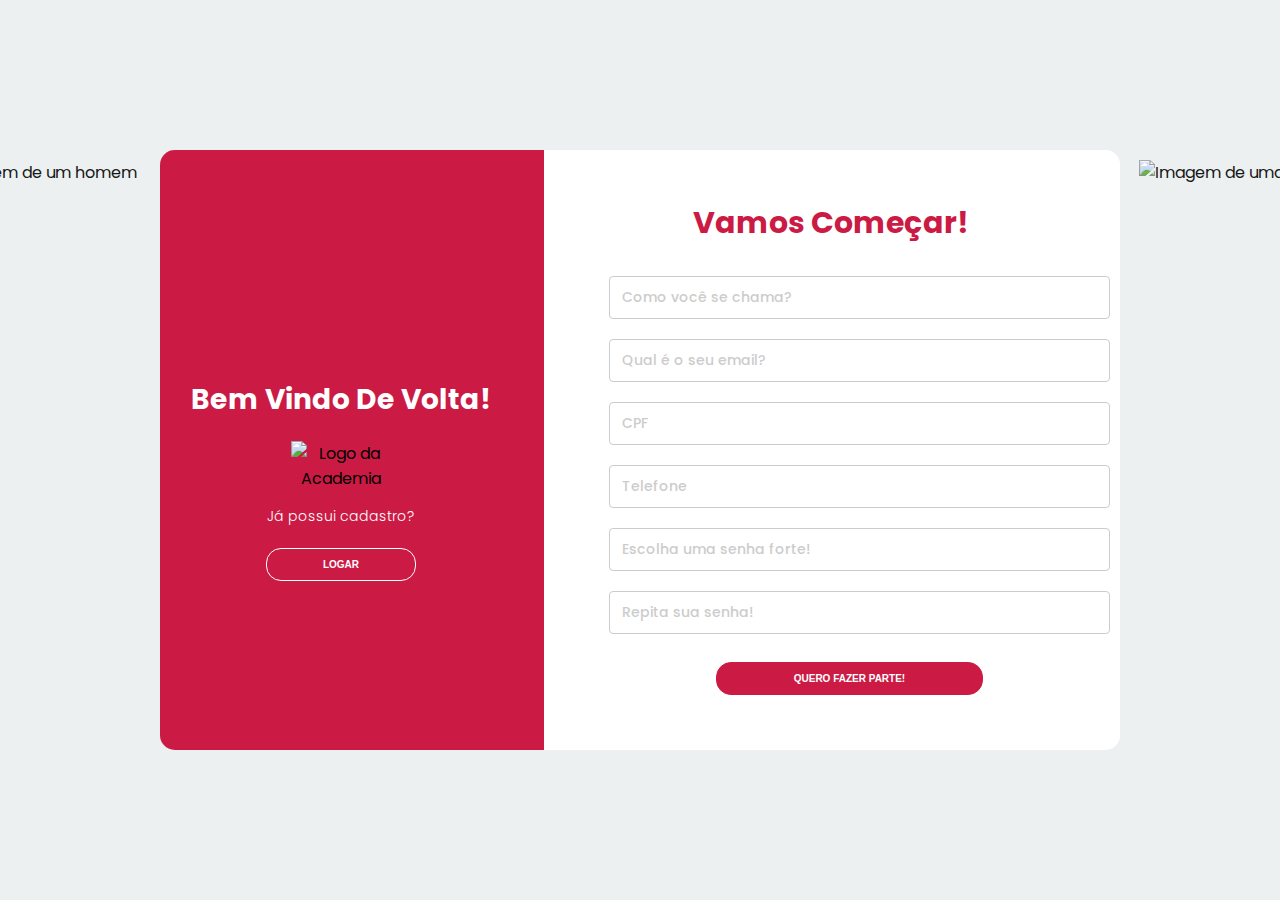
==== commit 8a53e5a8: "upp" ====
--- a/Aluno_Pagina/aluno.html
+++ b/Aluno_Pagina/aluno.html
@@ -92,15 +92,6 @@
                 <h2>Criar Treino</h2>
                 <p>Desenvolva treinos personalizados que se adequem às suas necessidades.</p>
             </div>
-
-            <div class="card" id="card-historico-treinos">
-                <div class="card-icon">
-                    <span class="material-icons-outlined">history</span>
-                </div>
-                <h2>Histórico</h2>
-                <p>Acompanhe seus treinos anteriores e seu progresso.</p>
-            </div>
-
             <div class="card" id="card-dicas-treino">
                 <div class="card-icon">
                     <span class="material-icons-outlined">lightbulb</span>
@@ -108,12 +99,6 @@
                 <h2>Dicas</h2>
                 <p>Receba sugestões para otimizar seus resultados e melhorar seu desempenho.</p>
             </div>
-        </section>
-
-        <!-- Gráfico de Progresso -->
-        <section class="chart-container">
-            <h2>Seu Progresso</h2>
-            <canvas id="graficoProgresso"></canvas>
         </section>
 
         <!-- Notificações -->
@@ -129,7 +114,7 @@
             <h2>Definir Meta Semanal</h2>
             <div class="slider-container">
                 <!-- Slider personalizado -->
-                <input type="range" id="inputMeta" min="1" max="10" value="UserGoal" step="1">
+                <input type="range" id="inputMeta" min="1" max="30" value="1" step="1">
                 <div class="slider-value">
                     Sua meta: <span id="valorMeta"></span>
                     <div class="message" id="UserGoal"></div>
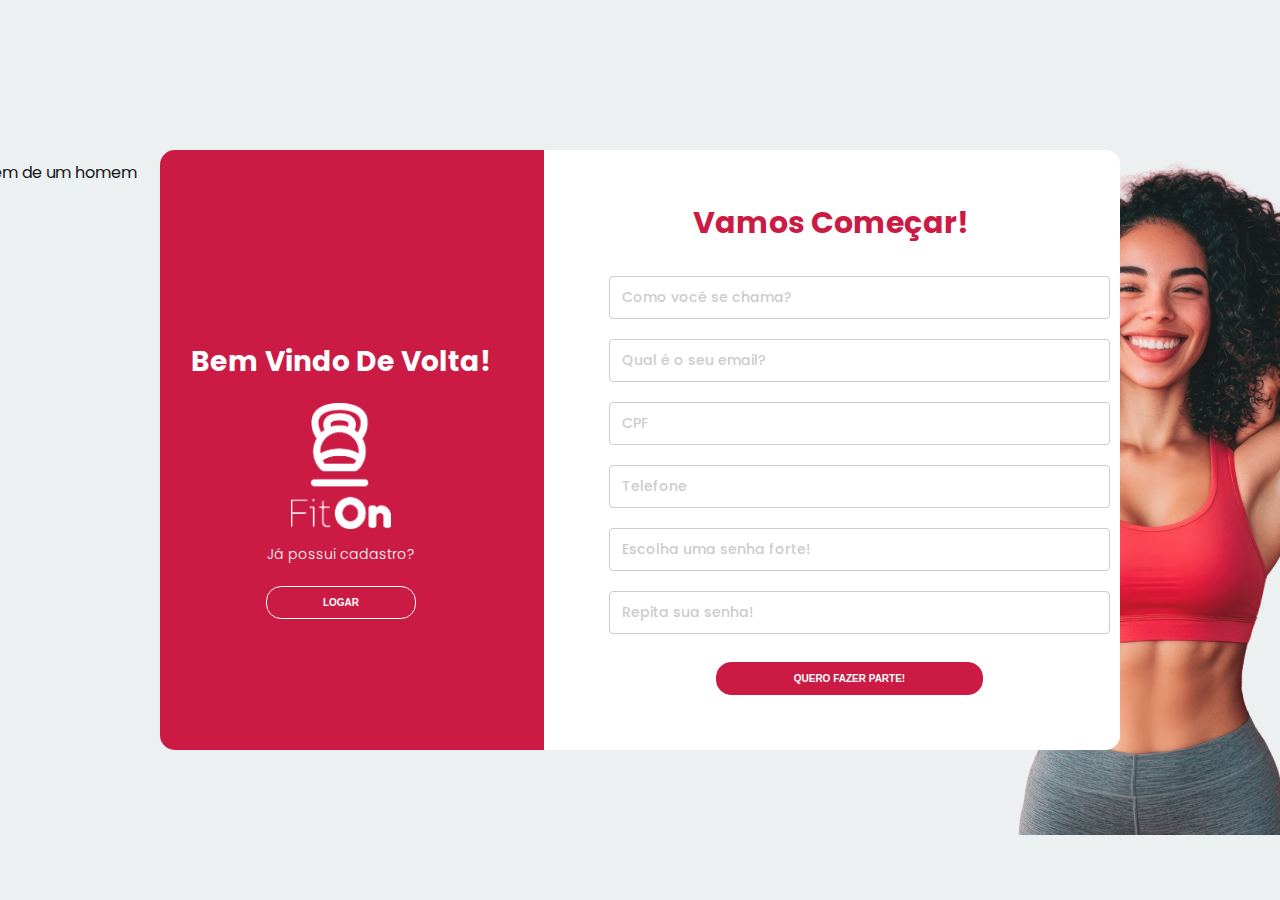
==== commit 5fbeee11: "upp" ====
--- a/Aluno_Pagina/aluno.html
+++ b/Aluno_Pagina/aluno.html
@@ -50,7 +50,7 @@
                     <span class="material-icons-outlined">flag</span>
                 </div>
                 <h2>Meta Semanal</h2>
-                <p id="metaProgresso">60%</p>
+                <p id="metaProgresso">0%</p>
                 <div class="progress-bar">
                     <div class="progress" id="barraProgresso"></div>
                 </div>
@@ -92,6 +92,8 @@
                 <h2>Criar Treino</h2>
                 <p>Desenvolva treinos personalizados que se adequem às suas necessidades.</p>
             </div>
+
+
             <div class="card" id="card-dicas-treino">
                 <div class="card-icon">
                     <span class="material-icons-outlined">lightbulb</span>
@@ -100,6 +102,9 @@
                 <p>Receba sugestões para otimizar seus resultados e melhorar seu desempenho.</p>
             </div>
         </section>
+
+        <!-- Gráfico de Progresso -->
+
 
         <!-- Notificações -->
         <div id="notificacao" class="notificacao"></div>
@@ -114,10 +119,10 @@
             <h2>Definir Meta Semanal</h2>
             <div class="slider-container">
                 <!-- Slider personalizado -->
-                <input type="range" id="inputMeta" min="1" max="30" value="1" step="1">
+                <input type="range" id="inputMeta" min="1" max="10" value="UserGoal" step="1">
                 <div class="slider-value">
-                    Sua meta: <span id="valorMeta"></span>
-                    <div class="message" id="UserGoal"></div>
+                    Nova meta: <span id="valorMeta"></span><br>
+                    Meta atual: <span class="message" id="UserGoal"></span>
                 </div>
             </div>
             <button id="salvarMeta" class="btn-acao"><i class="fas fa-save"></i> Salvar</button>
@@ -182,17 +187,6 @@
             <h2>Meus Treinos</h2>
             <div id="listaMeusTreinos">
                 <!-- Lista de treinos montados será preenchida pelo JavaScript -->
-            </div>
-        </div>
-    </div>
-
-    <!-- Modal de Histórico de Treinos -->
-    <div id="modalHistoricoTreinos" class="modal">
-        <div class="modal-content animate__animated animate__fadeInDown">
-            <span id="fecharModalHistoricoTreinos" class="close">&times;</span>
-            <h2>Histórico de Treinos</h2>
-            <div id="listaHistoricoTreinos">
-                <!-- Lista de históricos de treinos será preenchida pelo JavaScript -->
             </div>
         </div>
     </div>
